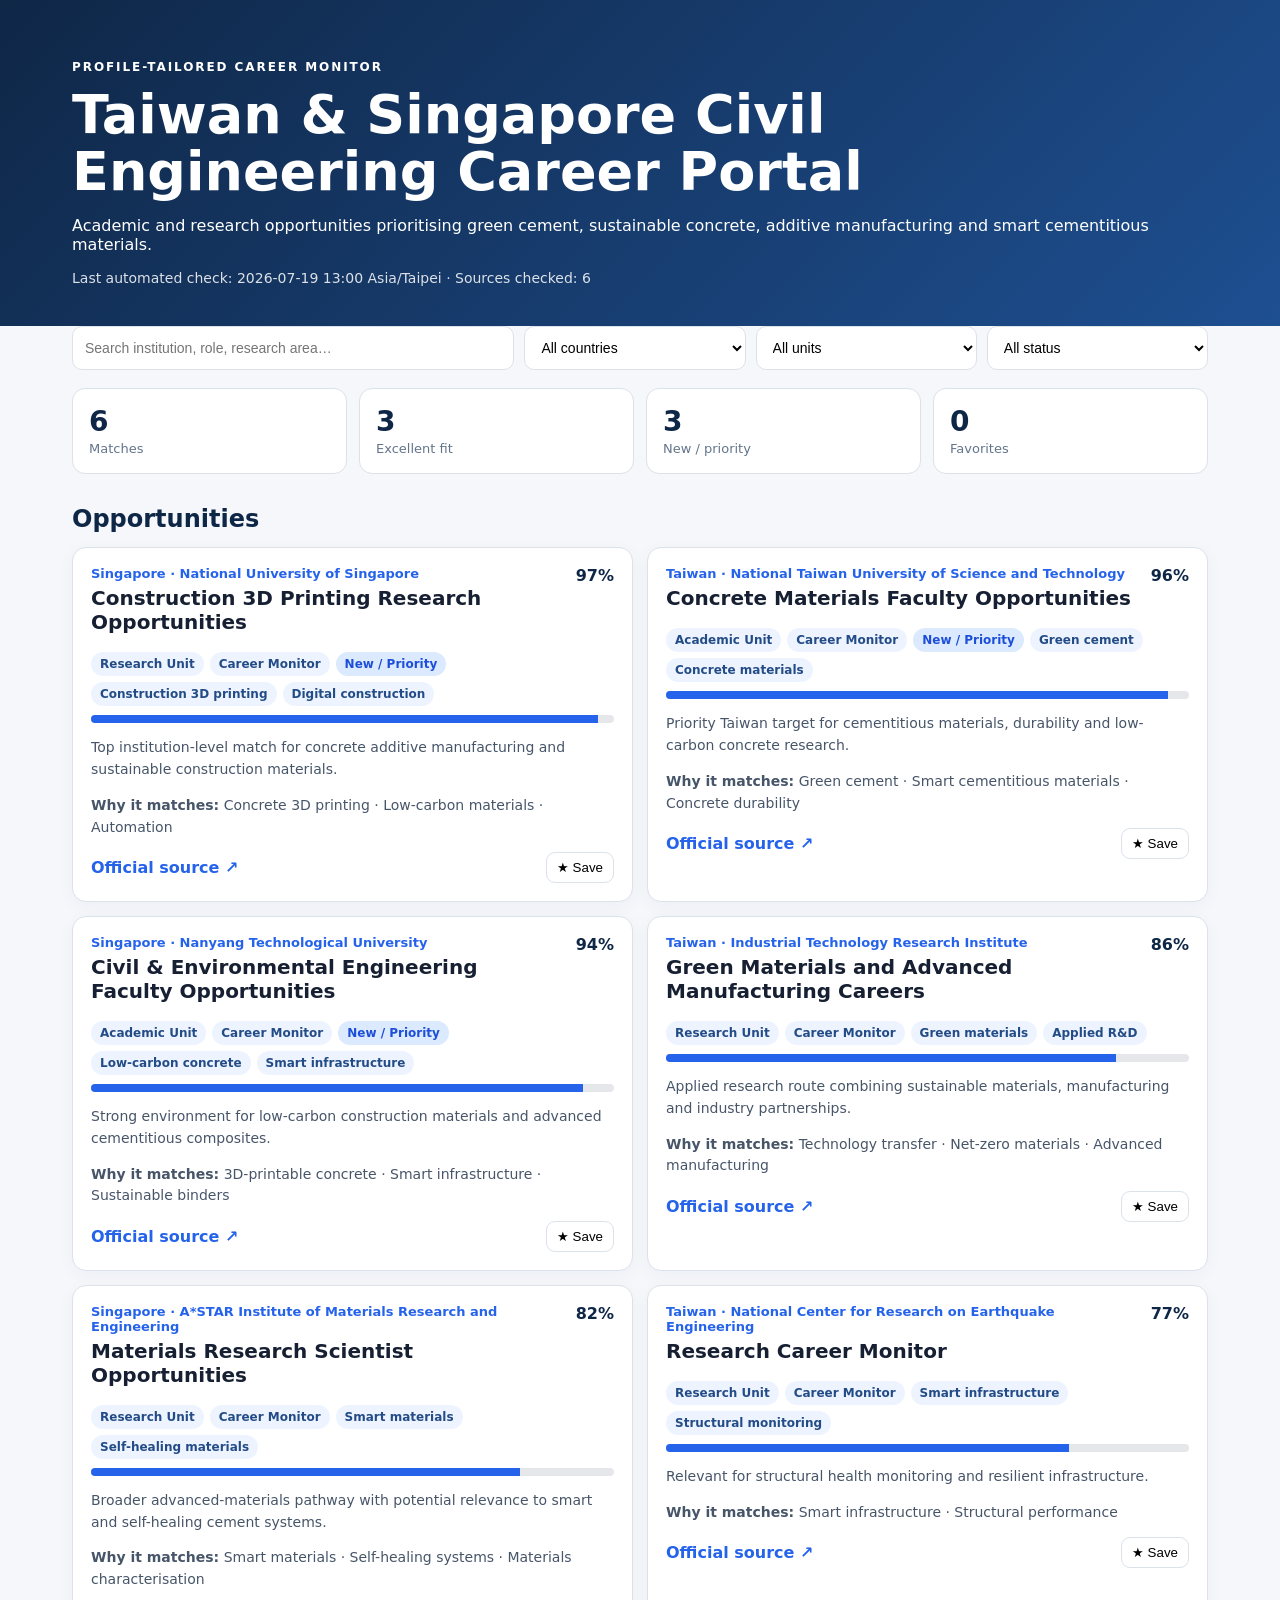
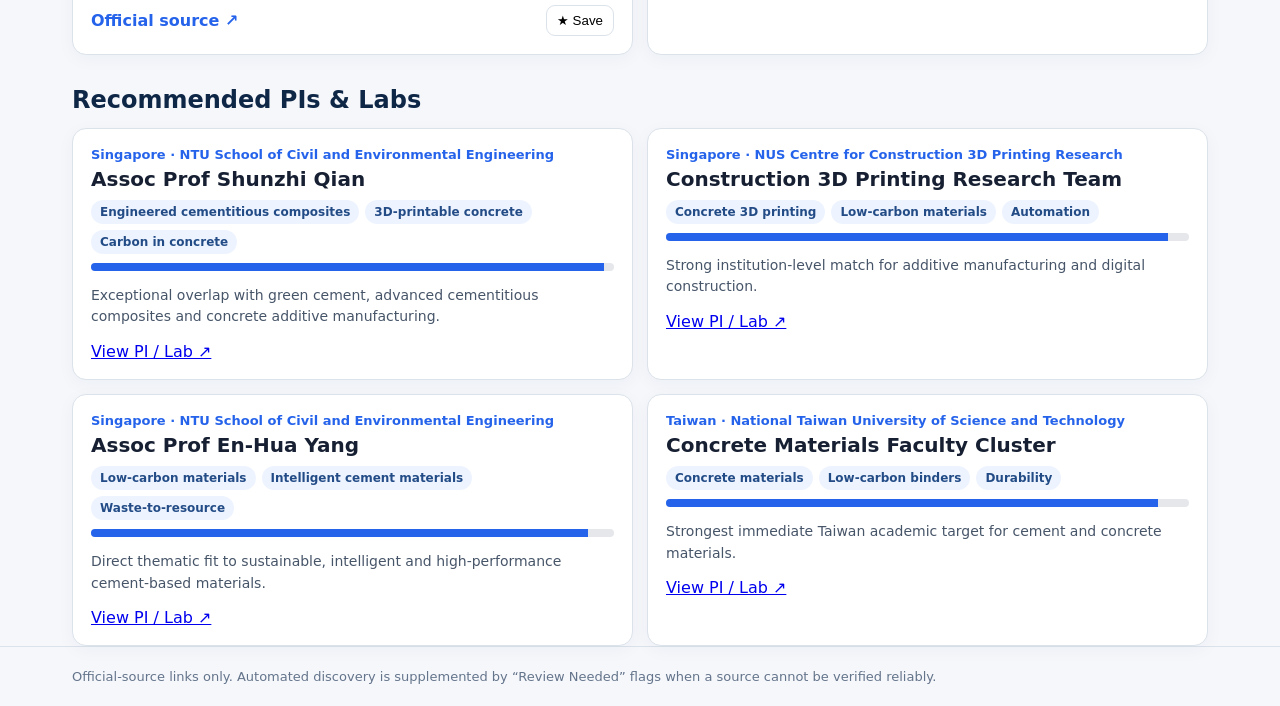
==== index.html @ 23315b9f "Add files via upload" ====
<!doctype html><html lang="en"><head><meta charset="utf-8"><meta name="viewport" content="width=device-width,initial-scale=1"><title>Taiwan & Singapore Civil Engineering Career Portal</title><link rel="stylesheet" href="assets/style.css"></head><body>
<header><div class="wrap"><p class="eyebrow">PROFILE-TAILORED CAREER MONITOR</p><h1>Taiwan & Singapore Civil Engineering Career Portal</h1><p>Academic and research opportunities prioritising green cement, sustainable concrete, additive manufacturing and smart cementitious materials.</p><div id="updated" class="updated"></div></div></header>
<main class="wrap"><section class="controls"><input id="search" placeholder="Search institution, role, research area…"><select id="country"><option value="">All countries</option><option>Taiwan</option><option>Singapore</option></select><select id="type"><option value="">All units</option><option>Academic Unit</option><option>Research Unit</option></select><select id="status"><option value="">All status</option><option>Open</option><option>Closing Soon</option><option>Career Monitor</option><option>Review Needed</option></select></section>
<section class="stats"><div><strong id="count">0</strong><span>Matches</span></div><div><strong id="excellent">0</strong><span>Excellent fit</span></div><div><strong id="fresh">0</strong><span>New / priority</span></div><div><strong id="saved">0</strong><span>Favorites</span></div></section>
<section><h2>Opportunities</h2><div id="jobs" class="grid"></div></section><section><h2>Recommended PIs & Labs</h2><div id="labs" class="grid"></div></section></main>
<footer><div class="wrap">Official-source links only. Automated discovery is supplemented by “Review Needed” flags when a source cannot be verified reliably.</div></footer><script src="assets/app.js"></script></body></html>
---- assets/style.css ----
:root{--navy:#0f2747;--blue:#2563eb;--bg:#f5f7fb;--border:#dbe2ea;--muted:#64748b}*{box-sizing:border-box}body{margin:0;font-family:Inter,system-ui,Arial,sans-serif;background:var(--bg);color:#172033}.wrap{max-width:1180px;margin:auto;padding:0 22px}header{background:linear-gradient(135deg,#0f2747,#1e4f91);color:white;padding:48px 0 40px}h1{font-size:clamp(31px,5vw,54px);line-height:1.06;margin:8px 0 14px;max-width:900px}.eyebrow{font-size:12px;font-weight:800;letter-spacing:.16em}.updated{margin-top:16px;font-size:14px;opacity:.85}main{padding-top:28px;padding-bottom:45px}.controls{display:grid;grid-template-columns:2fr repeat(3,1fr);gap:10px}.controls input,.controls select{padding:12px;border:1px solid var(--border);border-radius:10px;background:white;font-size:14px}.stats{display:grid;grid-template-columns:repeat(4,1fr);gap:12px;margin:18px 0 28px}.stats div{background:white;border:1px solid var(--border);border-radius:13px;padding:16px}.stats strong{display:block;font-size:28px;color:var(--navy)}.stats span{font-size:13px;color:var(--muted)}h2{margin:31px 0 14px;color:var(--navy)}.grid{display:grid;grid-template-columns:repeat(2,1fr);gap:14px}.card{background:white;border:1px solid var(--border);border-radius:14px;padding:18px;box-shadow:0 4px 18px rgba(15,39,71,.04)}.top{display:flex;justify-content:space-between;gap:12px}.institution{font-size:13px;font-weight:800;color:var(--blue)}h3{margin:5px 0 9px;font-size:20px}.tags{display:flex;flex-wrap:wrap;gap:6px;margin:9px 0}.tag{border-radius:999px;background:#eef4ff;color:#234c87;padding:5px 9px;font-size:12px;font-weight:700}.priority{background:#dbeafe;color:#1d4ed8}.review{background:#fff7ed;color:#9a3412}.score{font-weight:800;color:var(--navy)}.bar{height:8px;background:#e5e7eb;border-radius:999px;overflow:hidden;margin:7px 0 12px}.bar span{display:block;height:100%;background:var(--blue)}.summary{color:#475569;line-height:1.55;font-size:14px}.actions{display:flex;justify-content:space-between;align-items:center;margin-top:14px}.actions a{color:var(--blue);font-weight:800;text-decoration:none}.fav{border:1px solid var(--border);background:white;border-radius:9px;padding:7px 10px;cursor:pointer}.fav.on{background:#fff7ed}footer{border-top:1px solid var(--border);padding:22px 0;color:var(--muted);font-size:13px}@media(max-width:760px){.controls{grid-template-columns:1fr}.stats,.grid{grid-template-columns:1fr 1fr}}@media(max-width:520px){.stats,.grid{grid-template-columns:1fr}}
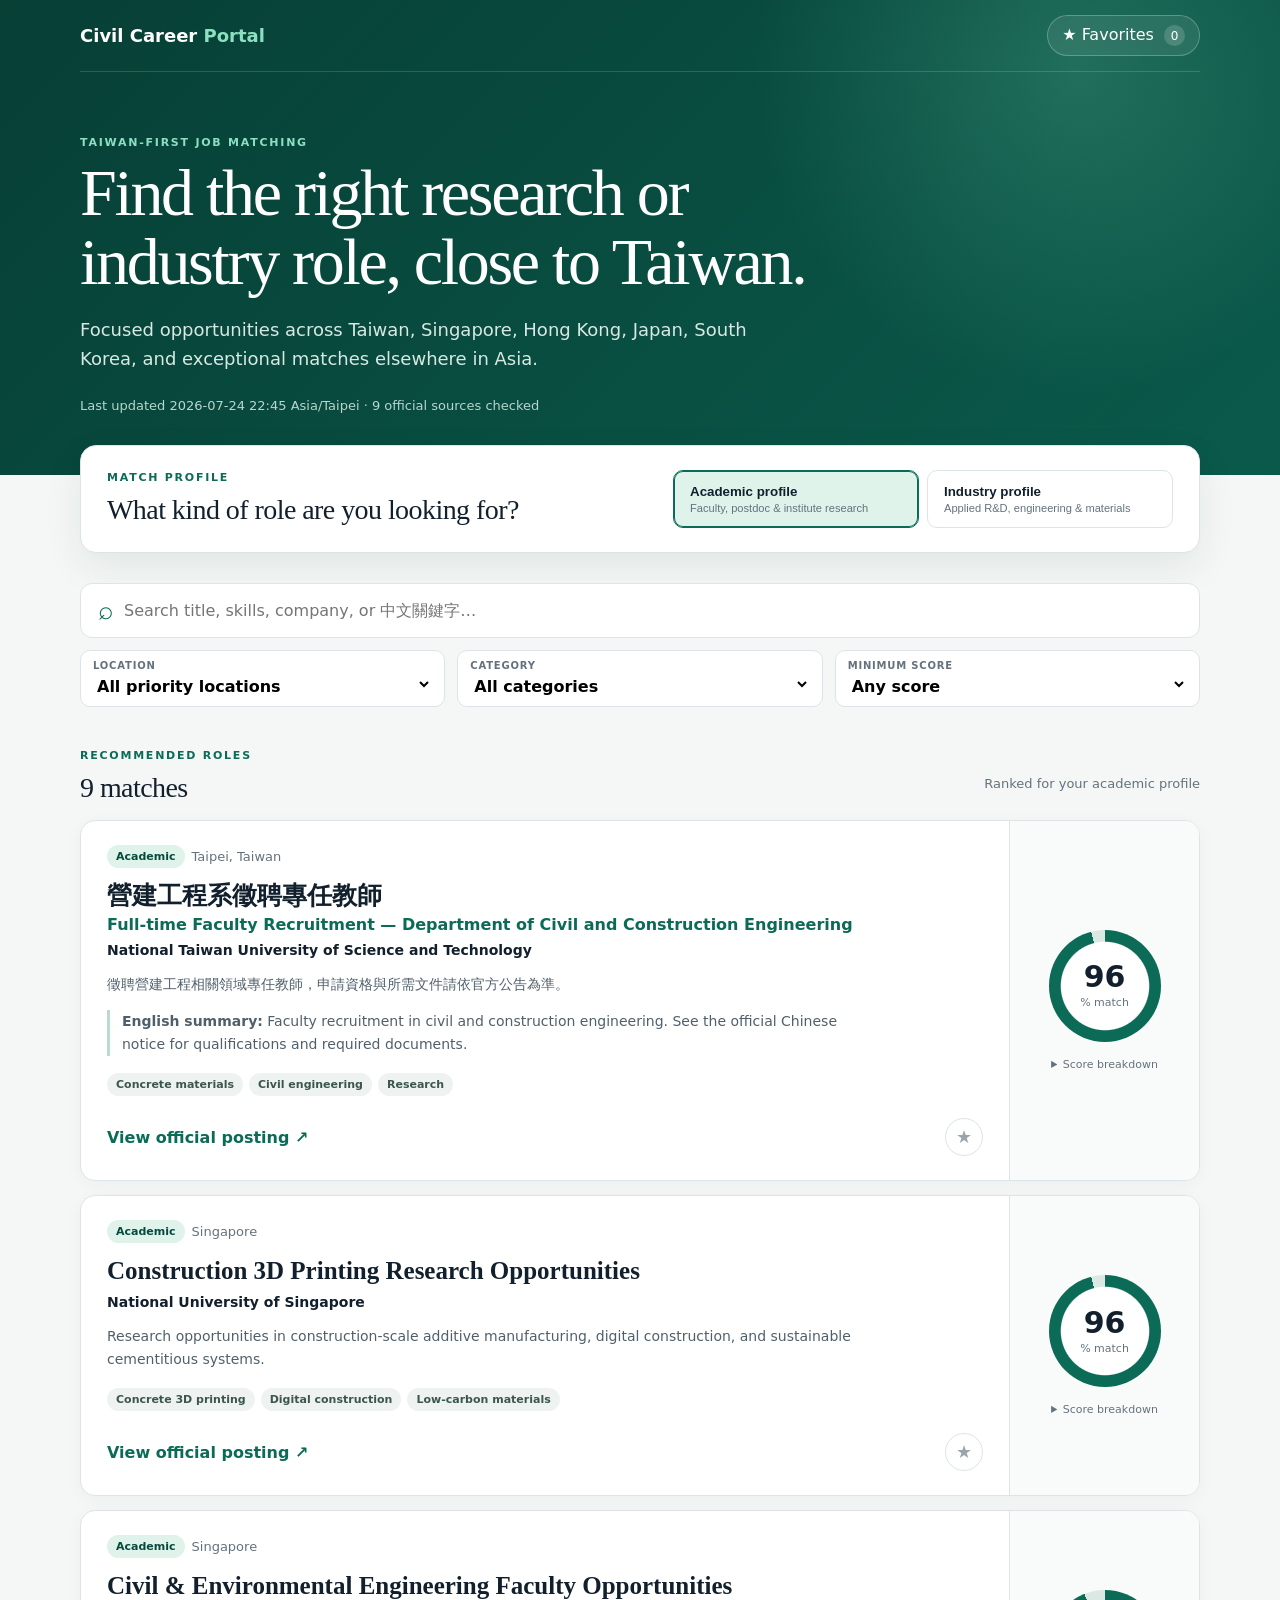
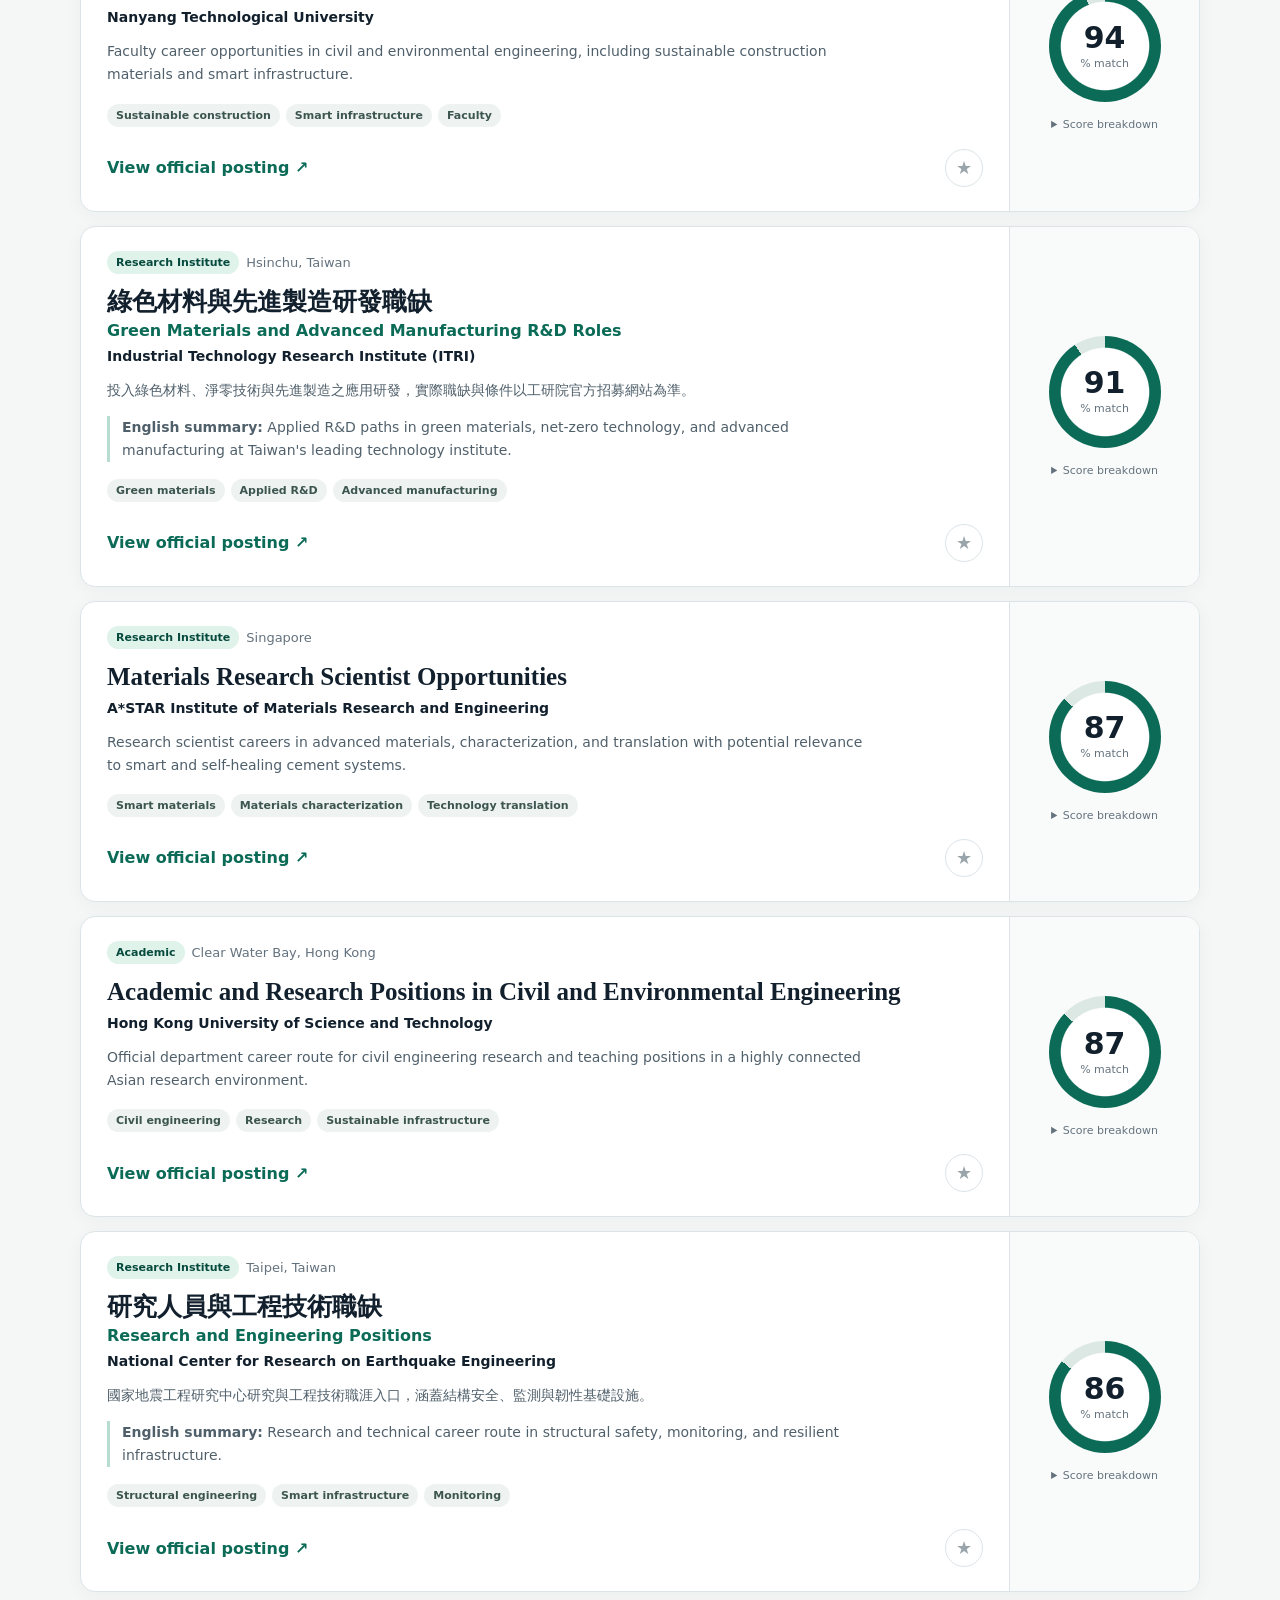
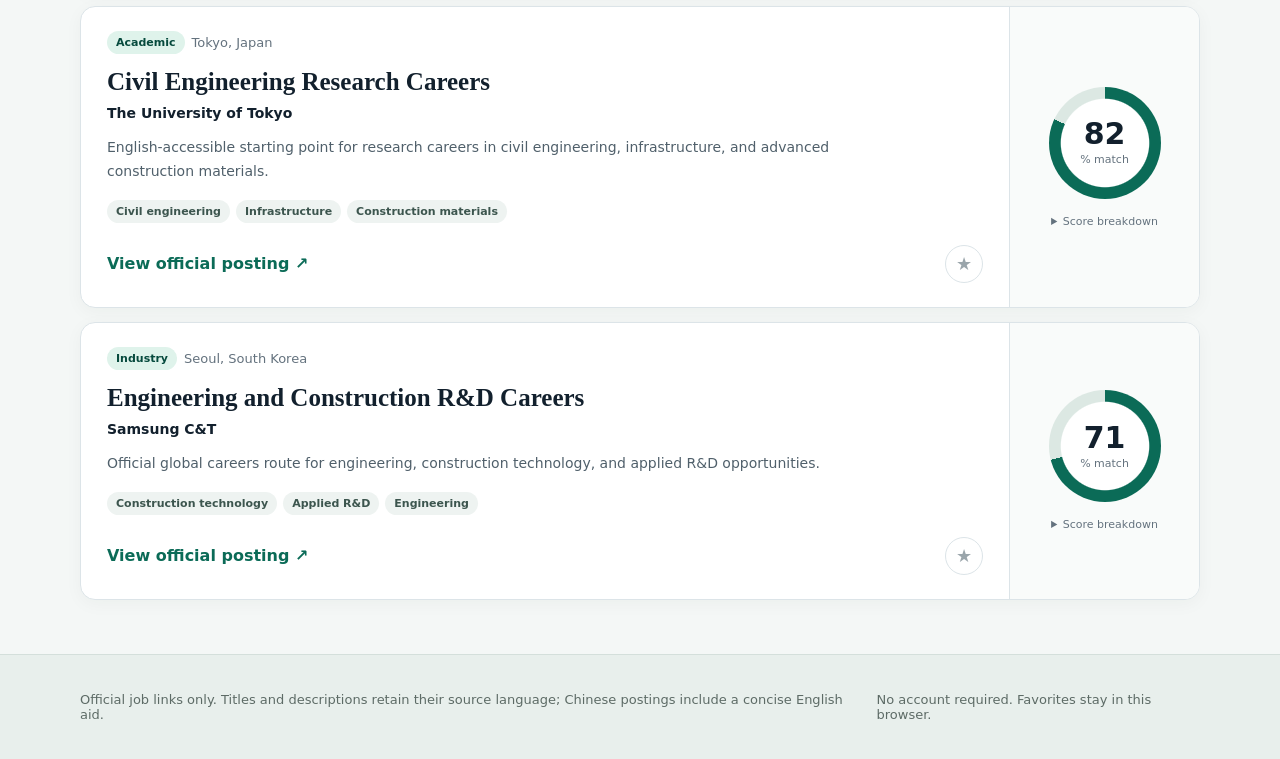
==== commit 1ef99dcf: "Build Taiwan-first jobs MVP" ====
--- a/index.html
+++ b/index.html
@@ -1,6 +1,72 @@
-<!doctype html><html lang="en"><head><meta charset="utf-8"><meta name="viewport" content="width=device-width,initial-scale=1"><title>Taiwan & Singapore Civil Engineering Career Portal</title><link rel="stylesheet" href="assets/style.css"></head><body>
-<header><div class="wrap"><p class="eyebrow">PROFILE-TAILORED CAREER MONITOR</p><h1>Taiwan & Singapore Civil Engineering Career Portal</h1><p>Academic and research opportunities prioritising green cement, sustainable concrete, additive manufacturing and smart cementitious materials.</p><div id="updated" class="updated"></div></div></header>
-<main class="wrap"><section class="controls"><input id="search" placeholder="Search institution, role, research area…"><select id="country"><option value="">All countries</option><option>Taiwan</option><option>Singapore</option></select><select id="type"><option value="">All units</option><option>Academic Unit</option><option>Research Unit</option></select><select id="status"><option value="">All status</option><option>Open</option><option>Closing Soon</option><option>Career Monitor</option><option>Review Needed</option></select></section>
-<section class="stats"><div><strong id="count">0</strong><span>Matches</span></div><div><strong id="excellent">0</strong><span>Excellent fit</span></div><div><strong id="fresh">0</strong><span>New / priority</span></div><div><strong id="saved">0</strong><span>Favorites</span></div></section>
-<section><h2>Opportunities</h2><div id="jobs" class="grid"></div></section><section><h2>Recommended PIs & Labs</h2><div id="labs" class="grid"></div></section></main>
-<footer><div class="wrap">Official-source links only. Automated discovery is supplemented by “Review Needed” flags when a source cannot be verified reliably.</div></footer><script src="assets/app.js"></script></body></html>
+<!doctype html>
+<html lang="en">
+<head>
+  <meta charset="utf-8">
+  <meta name="viewport" content="width=device-width,initial-scale=1">
+  <meta name="description" content="Taiwan-first academic, research institute, and industry jobs for civil engineering and sustainable materials.">
+  <title>Asia Civil Career Portal</title>
+  <link rel="stylesheet" href="assets/style.css">
+</head>
+<body>
+  <header class="hero">
+    <div class="wrap">
+      <nav aria-label="Portal">
+        <a class="brand" href="#">Civil Career <span>Portal</span></a>
+        <button id="favoritesOnly" class="saved-button" type="button" aria-pressed="false">★ Favorites <span id="saved">0</span></button>
+      </nav>
+      <div class="hero-copy">
+        <p class="eyebrow">TAIWAN-FIRST JOB MATCHING</p>
+        <h1>Find the right research or industry role, close to Taiwan.</h1>
+        <p class="lede">Focused opportunities across Taiwan, Singapore, Hong Kong, Japan, South Korea, and exceptional matches elsewhere in Asia.</p>
+        <div id="updated" class="updated" aria-live="polite">Loading latest update…</div>
+      </div>
+    </div>
+  </header>
+
+  <main class="wrap">
+    <section class="profile-panel" aria-labelledby="profile-heading">
+      <div>
+        <p class="section-kicker">MATCH PROFILE</p>
+        <h2 id="profile-heading">What kind of role are you looking for?</h2>
+      </div>
+      <div class="profile-switch" role="group" aria-label="Match profile">
+        <button class="profile-button active" type="button" data-profile="academic" aria-pressed="true">
+          <span>Academic profile</span>
+          <small>Faculty, postdoc & institute research</small>
+        </button>
+        <button class="profile-button" type="button" data-profile="industry" aria-pressed="false">
+          <span>Industry profile</span>
+          <small>Applied R&amp;D, engineering & materials</small>
+        </button>
+      </div>
+    </section>
+
+    <section class="search-panel" aria-label="Search and filters">
+      <label class="search-field">
+        <span class="sr-only">Search jobs</span>
+        <span aria-hidden="true">⌕</span>
+        <input id="search" type="search" placeholder="Search title, skills, company, or 中文關鍵字…" autocomplete="off">
+      </label>
+      <div class="filters">
+        <label><span>Location</span><select id="location"><option value="">All priority locations</option></select></label>
+        <label><span>Category</span><select id="category"><option value="">All categories</option><option>Academic</option><option>Research Institute</option><option>Industry</option></select></label>
+        <label><span>Minimum score</span><select id="score"><option value="0">Any score</option><option value="70">70%+</option><option value="80">80%+</option><option value="90">90%+</option></select></label>
+      </div>
+    </section>
+
+    <section class="results-heading">
+      <div><p class="section-kicker">RECOMMENDED ROLES</p><h2><span id="count">0</span> matches</h2></div>
+      <p id="resultNote">Ranked for your academic profile</p>
+    </section>
+    <section id="jobs" class="job-list" aria-live="polite"></section>
+  </main>
+
+  <footer>
+    <div class="wrap">
+      <p>Official job links only. Titles and descriptions retain their source language; Chinese postings include a concise English aid.</p>
+      <p>No account required. Favorites stay in this browser.</p>
+    </div>
+  </footer>
+  <script src="assets/app.js"></script>
+</body>
+</html>
--- a/assets/style.css
+++ b/assets/style.css
@@ -1 +1 @@
-:root{--navy:#0f2747;--blue:#2563eb;--bg:#f5f7fb;--border:#dbe2ea;--muted:#64748b}*{box-sizing:border-box}body{margin:0;font-family:Inter,system-ui,Arial,sans-serif;background:var(--bg);color:#172033}.wrap{max-width:1180px;margin:auto;padding:0 22px}header{background:linear-gradient(135deg,#0f2747,#1e4f91);color:white;padding:48px 0 40px}h1{font-size:clamp(31px,5vw,54px);line-height:1.06;margin:8px 0 14px;max-width:900px}.eyebrow{font-size:12px;font-weight:800;letter-spacing:.16em}.updated{margin-top:16px;font-size:14px;opacity:.85}main{padding-top:28px;padding-bottom:45px}.controls{display:grid;grid-template-columns:2fr repeat(3,1fr);gap:10px}.controls input,.controls select{padding:12px;border:1px solid var(--border);border-radius:10px;background:white;font-size:14px}.stats{display:grid;grid-template-columns:repeat(4,1fr);gap:12px;margin:18px 0 28px}.stats div{background:white;border:1px solid var(--border);border-radius:13px;padding:16px}.stats strong{display:block;font-size:28px;color:var(--navy)}.stats span{font-size:13px;color:var(--muted)}h2{margin:31px 0 14px;color:var(--navy)}.grid{display:grid;grid-template-columns:repeat(2,1fr);gap:14px}.card{background:white;border:1px solid var(--border);border-radius:14px;padding:18px;box-shadow:0 4px 18px rgba(15,39,71,.04)}.top{display:flex;justify-content:space-between;gap:12px}.institution{font-size:13px;font-weight:800;color:var(--blue)}h3{margin:5px 0 9px;font-size:20px}.tags{display:flex;flex-wrap:wrap;gap:6px;margin:9px 0}.tag{border-radius:999px;background:#eef4ff;color:#234c87;padding:5px 9px;font-size:12px;font-weight:700}.priority{background:#dbeafe;color:#1d4ed8}.review{background:#fff7ed;color:#9a3412}.score{font-weight:800;color:var(--navy)}.bar{height:8px;background:#e5e7eb;border-radius:999px;overflow:hidden;margin:7px 0 12px}.bar span{display:block;height:100%;background:var(--blue)}.summary{color:#475569;line-height:1.55;font-size:14px}.actions{display:flex;justify-content:space-between;align-items:center;margin-top:14px}.actions a{color:var(--blue);font-weight:800;text-decoration:none}.fav{border:1px solid var(--border);background:white;border-radius:9px;padding:7px 10px;cursor:pointer}.fav.on{background:#fff7ed}footer{border-top:1px solid var(--border);padding:22px 0;color:var(--muted);font-size:13px}@media(max-width:760px){.controls{grid-template-columns:1fr}.stats,.grid{grid-template-columns:1fr 1fr}}@media(max-width:520px){.stats,.grid{grid-template-columns:1fr}}
+:root{--ink:#12202d;--muted:#64727e;--line:#dce4e8;--paper:#fff;--canvas:#f4f7f6;--green:#0b6b57;--green-dark:#064a3d;--mint:#dff3eb;--gold:#f1b84b;--shadow:0 14px 38px rgba(17,40,35,.08)}*{box-sizing:border-box}html{scroll-behavior:smooth}body{margin:0;background:var(--canvas);color:var(--ink);font-family:Inter,ui-sans-serif,system-ui,-apple-system,BlinkMacSystemFont,"Segoe UI","Noto Sans TC",sans-serif}.wrap{width:min(1120px,calc(100% - 36px));margin-inline:auto}.hero{background:radial-gradient(circle at 84% 15%,rgba(95,188,155,.28),transparent 28%),linear-gradient(135deg,#073f35,#0a5a4b);color:#fff;padding-bottom:62px}nav{height:72px;display:flex;align-items:center;justify-content:space-between;border-bottom:1px solid rgba(255,255,255,.15)}.brand{color:#fff;text-decoration:none;font-size:18px;font-weight:800}.brand span{color:#8ce0c1}.saved-button{border:1px solid rgba(255,255,255,.25);border-radius:999px;background:rgba(255,255,255,.08);color:#fff;padding:9px 14px;font:inherit;cursor:pointer}.saved-button.active{background:#fff;color:var(--green-dark)}.saved-button span{display:inline-grid;place-items:center;min-width:21px;height:21px;margin-left:5px;border-radius:50%;background:rgba(255,255,255,.16);font-size:12px}.hero-copy{max-width:760px;padding-top:64px}.eyebrow,.section-kicker{font-size:11px;font-weight:900;letter-spacing:.16em;margin:0 0 10px}.eyebrow{color:#8ce0c1}.hero h1{font-family:Georgia,"Times New Roman",serif;font-size:clamp(38px,6vw,66px);font-weight:500;line-height:1.04;letter-spacing:-.035em;margin:0 0 20px}.lede{max-width:680px;color:#d8e9e4;font-size:18px;line-height:1.6}.updated{margin-top:24px;color:#b9d5cd;font-size:13px}.profile-panel{display:flex;align-items:center;justify-content:space-between;gap:28px;margin-top:-30px;background:var(--paper);border:1px solid var(--line);border-radius:16px;padding:24px 26px;box-shadow:var(--shadow)}.section-kicker{color:var(--green)}h2{font-family:Georgia,"Times New Roman",serif;font-weight:500;letter-spacing:-.02em;margin:0;font-size:28px}.profile-switch{display:grid;grid-template-columns:1fr 1fr;gap:8px;min-width:500px}.profile-button{border:1px solid var(--line);border-radius:10px;background:#fff;text-align:left;padding:13px 16px;color:var(--ink);cursor:pointer}.profile-button span{display:block;font-weight:800}.profile-button small{display:block;color:var(--muted);margin-top:3px}.profile-button.active{border-color:var(--green);background:var(--mint);box-shadow:inset 0 0 0 1px var(--green)}.search-panel{margin:30px 0 42px}.search-field{display:flex;align-items:center;gap:10px;background:#fff;border:1px solid var(--line);border-radius:12px;padding:0 17px}.search-field>span{font-size:26px;color:var(--green)}.search-field input{width:100%;border:0;outline:0;background:transparent;padding:17px 0;font:inherit;font-size:16px}.filters{display:grid;grid-template-columns:repeat(3,1fr);gap:12px;margin-top:12px}.filters label{background:#fff;border:1px solid var(--line);border-radius:10px;padding:9px 12px}.filters label>span{display:block;color:var(--muted);font-size:10px;font-weight:800;text-transform:uppercase;letter-spacing:.08em}.filters select{width:100%;border:0;background:#fff;padding:5px 0 0;font:inherit;font-weight:650;outline:0}.results-heading{display:flex;justify-content:space-between;align-items:end;margin-bottom:16px}.results-heading p:last-child{color:var(--muted);font-size:13px}.job-list{display:grid;gap:14px}.job-card{display:grid;grid-template-columns:minmax(0,1fr) 190px;background:#fff;border:1px solid var(--line);border-radius:15px;box-shadow:0 4px 18px rgba(17,40,35,.04);overflow:hidden}.job-main{padding:24px 26px}.job-meta{display:flex;align-items:center;flex-wrap:wrap;gap:7px;color:var(--muted);font-size:13px}.tag{display:inline-flex;border-radius:999px;background:#eef3f1;color:#3c554e;padding:5px 9px;font-size:11px;font-weight:750}.tag.category{background:var(--mint);color:var(--green-dark)}.tag.new{background:#fff0d3;color:#875500;letter-spacing:.08em}.job-card h3{font-family:Georgia,"Times New Roman","Noto Serif TC",serif;font-size:25px;font-weight:600;line-height:1.28;margin:12px 0 3px}.english-title{margin:0 0 8px;color:var(--green);font-weight:700}.institution{font-size:14px;font-weight:750;margin:7px 0 15px}.description,.english-summary{color:#50606b;line-height:1.65;font-size:14px;max-width:760px}.english-summary{border-left:3px solid #b8ddd0;padding-left:12px}.skills{display:flex;flex-wrap:wrap;gap:6px;margin-top:17px}.actions{display:flex;align-items:center;justify-content:space-between;margin-top:22px}.apply{color:var(--green);font-weight:800;text-decoration:none}.apply:hover{text-decoration:underline}.favorite{width:38px;height:38px;border:1px solid var(--line);border-radius:50%;background:#fff;color:#9aa5ab;font-size:18px;cursor:pointer}.favorite.on{background:#fff4d9;border-color:#e4b34f;color:#b77800}.match-score{border-left:1px solid var(--line);background:#f9fbfa;padding:25px 18px;display:flex;flex-direction:column;align-items:center;justify-content:center}.score-ring{--score:0;width:112px;height:112px;display:grid;place-content:center;text-align:center;border-radius:50%;background:radial-gradient(closest-side,#fff 78%,transparent 80% 99%),conic-gradient(var(--green) calc(var(--score)*1%),#dce8e3 0)}.score-ring strong{font-size:30px;line-height:1}.score-ring span{color:var(--muted);font-size:11px;margin-top:4px}.match-score details{width:100%;margin-top:16px;color:var(--muted);font-size:11px}.match-score summary{text-align:center;cursor:pointer}.match-score ul{list-style:none;padding:8px 0 0;margin:0}.match-score li{display:flex;justify-content:space-between;padding:4px 0}.match-score li strong{color:var(--ink)}.empty{background:#fff;border:1px dashed #bdcbc6;border-radius:14px;text-align:center;padding:52px 20px;color:var(--muted)}.empty h3{color:var(--ink);margin:0}footer{margin-top:54px;background:#e8efec;border-top:1px solid #d4dfdb;color:#5d6b66;font-size:13px}footer .wrap{display:flex;justify-content:space-between;gap:30px;padding-block:24px}.sr-only{position:absolute;width:1px;height:1px;padding:0;margin:-1px;overflow:hidden;clip:rect(0,0,0,0);white-space:nowrap;border:0}@media(max-width:850px){.profile-panel{align-items:stretch;flex-direction:column}.profile-switch{min-width:0;width:100%}}@media(max-width:680px){.hero{padding-bottom:48px}.hero-copy{padding-top:44px}.profile-panel{margin-top:-24px;padding:20px}.profile-switch,.filters{grid-template-columns:1fr}.job-card{grid-template-columns:1fr}.match-score{border-left:0;border-top:1px solid var(--line);flex-direction:row;gap:20px}.score-ring{width:88px;height:88px}.match-score details{max-width:190px;margin:0}.results-heading{align-items:start;gap:8px;flex-direction:column}.results-heading p:last-child{margin-top:0}footer .wrap{flex-direction:column;gap:0}}@media(max-width:440px){.wrap{width:min(100% - 24px,1120px)}nav{height:62px}.brand{font-size:16px}.saved-button{padding:7px 10px}.hero h1{font-size:39px}.job-main{padding:20px}.profile-switch{grid-template-columns:1fr}}
